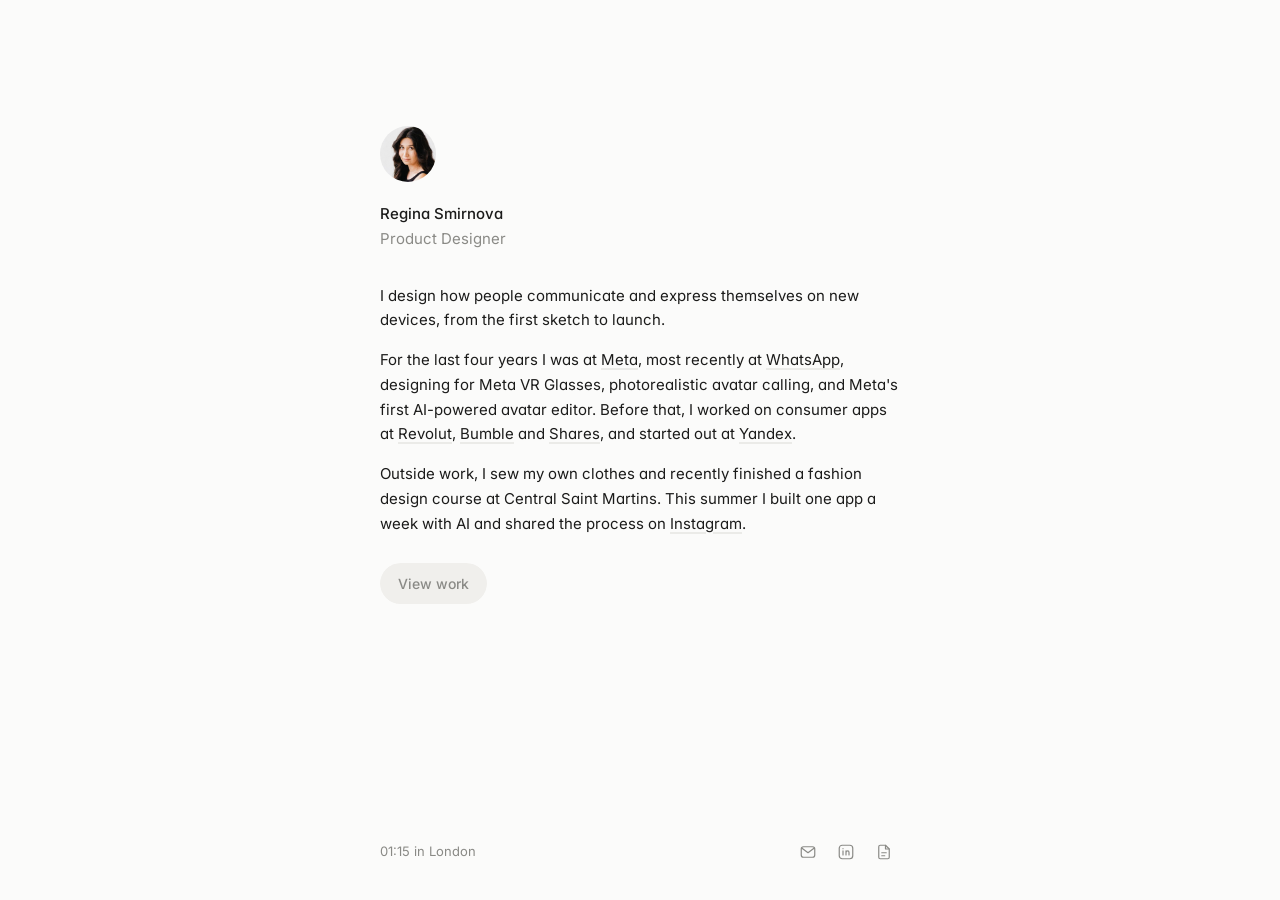
==== index.html @ 812020a7 "Add files via upload" ====
<!doctype html>
<html lang="en">
<head>
  <meta charset="utf-8">
  <meta name="viewport" content="width=device-width, initial-scale=1">
  <title>Regina Smirnova</title>
  <meta name="description" content="Regina Smirnova, Principal Product Designer in London. Designing how people communicate on new devices.">
  <link rel="preconnect" href="https://fonts.googleapis.com">
  <link rel="preconnect" href="https://fonts.gstatic.com" crossorigin>
  <link href="https://fonts.googleapis.com/css2?family=Inter:wght@400;500&display=swap" rel="stylesheet">
  <link rel="stylesheet" href="style.css">
</head>
<body>
  <div class="home">
    <main>
      <img class="avatar" src="photo.jpg" alt="Regina Smirnova">
      <p class="name">Regina Smirnova</p>
      <p class="role">Product Designer</p>

      <p>I design how people communicate and express themselves on new devices, from the first sketch to launch.</p>
      <p>For the last four years I was at <a href="https://www.meta.com">Meta</a>, most recently at <a href="https://www.whatsapp.com">WhatsApp</a>, designing for Meta VR Glasses, photorealistic avatar calling, and Meta's first AI-powered avatar editor. Before that, I worked on consumer apps at <a href="https://www.revolut.com">Revolut</a>, <a href="https://bumble.com">Bumble</a> and <a href="https://shares.io">Shares</a>, and started out at <a href="https://yandex.com">Yandex</a>.</p>
      <p>Outside work, I sew my own clothes and recently finished a fashion design course at Central Saint Martins. This summer I built one app a week with AI and shared the process on <a href="https://www.instagram.com/reginavibing/">Instagram</a>.</p>

      <a class="cta" href="work/">View work</a>
    </main>

    <footer class="footer">
      <span id="local" aria-live="off">London</span>
      <nav class="icons" aria-label="Contact">
        <a href="mailto:regina.smirnova@gmail.com" aria-label="Email" title="Email">
          <svg viewBox="0 0 24 24" fill="none" stroke="currentColor" stroke-width="1.6" stroke-linecap="round" stroke-linejoin="round" aria-hidden="true"><rect x="3" y="5" width="18" height="14" rx="3"/><path d="m4 7 8 6 8-6"/></svg>
        </a>
        <a href="https://www.linkedin.com/in/rsmirnova/" aria-label="LinkedIn" title="LinkedIn">
          <svg viewBox="0 0 24 24" fill="none" stroke="currentColor" stroke-width="1.6" stroke-linecap="round" stroke-linejoin="round" aria-hidden="true"><rect x="3" y="3" width="18" height="18" rx="4"/><path d="M8 10.5V16M8 7.5v.01M12 16v-5.5M12 13c0-1.6 1-2.6 2.3-2.6S16 11.3 16 12.8V16"/></svg>
        </a>
        <a href="cv.pdf" aria-label="CV" title="CV"><svg viewBox="0 0 24 24" fill="none" stroke="currentColor" stroke-width="1.6" stroke-linecap="round" stroke-linejoin="round" aria-hidden="true"><path d="M14 3H7a2 2 0 0 0-2 2v14a2 2 0 0 0 2 2h10a2 2 0 0 0 2-2V8z"/><path d="M14 3v5h5M9 13h6M9 17h4"/></svg></a>
      </nav>
    </footer>
  </div>
  <script>
  (function () {
    var el = document.getElementById("local");
    var weather = "";
    function time() {
      return new Intl.DateTimeFormat("en-GB", { hour: "2-digit", minute: "2-digit", timeZone: "Europe/London" }).format(new Date());
    }
    function render() { el.textContent = time() + " in London" + (weather ? ", " + weather : ""); }
    function word(c) {
      if (c === 0) return "clear";
      if (c <= 2) return "partly cloudy";
      if (c === 3) return "cloudy";
      if (c === 45 || c === 48) return "foggy";
      if (c >= 51 && c <= 57) return "drizzly";
      if ((c >= 61 && c <= 67) || (c >= 80 && c <= 82)) return "rainy";
      if ((c >= 71 && c <= 77) || c === 85 || c === 86) return "snowy";
      if (c >= 95) return "stormy";
      return "";
    }
    render();
    setInterval(render, 15000);
    fetch("https://api.open-meteo.com/v1/forecast?latitude=51.5072&longitude=-0.1276&current=weather_code,is_day")
      .then(function (r) { return r.json(); })
      .then(function (d) {
        var c = d.current.weather_code;
        weather = (c === 0 && d.current.is_day) ? "sunny" : word(c);
        render();
      })
      .catch(function () {});
  })();
  </script>
</body>
</html>
---- style.css ----
:root {
  --bg: #fbfbfa;
  --text: #1b1b1a;
  --muted: #8a8a86;
  --line: #ebebe8;
  --card: #f0efec;
  --btn-bg: #1b1b1a;
  --btn-text: #fbfbfa;
  --focus: #3b82f6;
}
@media (prefers-color-scheme: dark) {
  :root {
    --bg: #111110;
    --text: #ededea;
    --muted: #8a8a86;
    --line: #242422;
    --card: #1c1c1a;
    --btn-bg: #ededea;
    --btn-text: #111110;
  }
}

* { box-sizing: border-box; }
html { -webkit-text-size-adjust: 100%; }
body {
  margin: 0;
  background: var(--bg);
  color: var(--text);
  font-family: "Inter", -apple-system, BlinkMacSystemFont, "Segoe UI", sans-serif;
  font-size: 15px;
  line-height: 1.65;
  font-feature-settings: "cv11", "ss01";
  -webkit-font-smoothing: antialiased;
  -moz-osx-font-smoothing: grayscale;
}
a { color: inherit; }
p { margin: 0 0 1em; }
:focus-visible { outline: 2px solid var(--focus); outline-offset: 3px; border-radius: 6px; }

.muted { color: var(--muted); }

/* ---------- Home ---------- */
.home main p a {
  text-decoration: underline;
  text-decoration-color: var(--line);
  text-decoration-thickness: 1.5px;
  text-underline-offset: 3px;
  transition: text-decoration-color .15s ease;
}
.home main p a:hover { text-decoration-color: currentColor; }
.home {
  min-height: 100vh;
  min-height: 100svh;
  display: flex;
  flex-direction: column;
  max-width: 560px;
  margin: 0 auto;
  padding: 14vh 20px 32px;
}
.home main { flex: 1; }
.avatar {
  width: 56px;
  height: 56px;
  border-radius: 50%;
  object-fit: cover;
  display: block;
  background: var(--card);
  margin-bottom: 20px;
}
.avatar-placeholder {
  display: grid;
  place-items: center;
  color: var(--muted);
  font-weight: 500;
}
.name { font-weight: 500; margin: 0; }
.role { color: var(--muted); margin: 0 0 32px; }

.btn {
  display: inline-flex;
  align-items: center;
  gap: 8px;
  margin-top: 12px;
  padding: 10px 18px;
  border-radius: 999px;
  background: var(--btn-bg);
  color: var(--btn-text);
  text-decoration: none;
  font-size: 14px;
  font-weight: 500;
  transition: transform .15s ease, opacity .15s ease;
}
.btn:hover { opacity: .88; }
.btn:active { transform: scale(.97); }
.btn svg { width: 14px; height: 14px; }

.footer {
  display: flex;
  justify-content: space-between;
  align-items: center;
  gap: 16px;
  padding-top: 48px;
  font-size: 13px;
  color: var(--muted);
}
.icons { display: flex; gap: 6px; }
.icons a {
  display: grid;
  place-items: center;
  width: 32px;
  height: 32px;
  border-radius: 8px;
  color: var(--muted);
  transition: color .15s ease, background .15s ease;
}
.icons a:hover { color: var(--text); background: var(--card); }
.icons svg { width: 18px; height: 18px; }

/* Subtle shimmering CTA */
.cta {
  --shine: rgba(0, 0, 0, 0.82);
  display: inline-block;
  margin-top: 12px;
  padding: 9px 18px;
  border-radius: 999px;
  background: var(--card);
  color: var(--muted);
  text-decoration: none;
  font-size: 14px;
  font-weight: 500;
  transition: background .2s ease, transform .15s ease;
}
.cta:hover { background: var(--line); }
.cta:active { transform: scale(.97); }
@supports (-webkit-background-clip: text) or (background-clip: text) {
  .cta {
    background-image:
      linear-gradient(100deg, var(--muted) 42%, var(--shine) 50%, var(--muted) 58%),
      linear-gradient(var(--card), var(--card));
    background-size: 250% 100%, 100% 100%;
    background-repeat: no-repeat;
    -webkit-background-clip: text, padding-box;
    background-clip: text, padding-box;
    color: transparent;
    animation: shimmer 2.8s ease-in-out infinite;
  }
  .cta:hover {
    background-image:
      linear-gradient(100deg, var(--muted) 42%, var(--shine) 50%, var(--muted) 58%),
      linear-gradient(var(--line), var(--line));
  }
}
@keyframes shimmer {
  0% { background-position: 100% 0, 0 0; }
  55%, 100% { background-position: 0% 0, 0 0; }
}
@media (prefers-color-scheme: dark) {
  .cta { --shine: rgba(255, 255, 255, 0.92); }
}
@media (prefers-reduced-motion: reduce) {
  .cta { animation: none; }
}

/* ---------- Work grid ---------- */
.wrap { max-width: 1040px; margin: 0 auto; padding: 32px 20px 64px; }
.topbar {
  display: flex;
  align-items: center;
  justify-content: space-between;
  margin-bottom: 72px;
}
.me {
  display: flex;
  align-items: center;
  gap: 10px;
  text-decoration: none;
  font-weight: 500;
}
.me img, .me .avatar { width: 28px; height: 28px; margin: 0; font-size: 12px; }
.topbar .back { color: var(--muted); text-decoration: none; font-size: 14px; }
.topbar .back:hover { color: var(--text); }

.page-title { font-size: 15px; font-weight: 500; margin: 0 0 24px; }

.grid {
  display: grid;
  grid-template-columns: repeat(2, minmax(0, 1fr));
  gap: 40px 24px;
}
.card { text-decoration: none; display: block; }
.card .cover {
  aspect-ratio: 1 / 1;
  border-radius: 28px;
  overflow: hidden;
  background: var(--card);
  transition: transform .3s ease;
}
.card:hover .cover { transform: scale(.985); }
.card .cover img { width: 100%; height: 100%; object-fit: cover; display: block; }
.card h2 { font-size: 15px; font-weight: 500; margin: 14px 4px 0; }
.card p { color: var(--muted); margin: 0 4px; font-size: 14px; }

.earlier {
  margin-top: 72px;
  padding-top: 24px;
  border-top: 1px solid var(--line);
  color: var(--muted);
  font-size: 14px;
}

/* ---------- Project page ---------- */
.project-text { max-width: 560px; margin: 0 auto 56px; }
.project-text h1 { font-size: 22px; font-weight: 500; line-height: 1.3; margin: 0 0 4px; letter-spacing: -0.01em; }
.project-text .meta { color: var(--muted); margin: 0 0 28px; }
.ext { color: var(--muted); text-decoration: none; border-bottom: 1px solid var(--line); }
.ext:hover { color: var(--text); border-color: var(--text); }

.visuals { display: grid; gap: 20px; max-width: 960px; margin: 0 auto; }
.visuals img { width: 100%; display: block; border-radius: 20px; background: var(--card); }
.visuals .row { display: grid; grid-template-columns: 1fr 1fr; gap: 20px; }

.ph {
  display: grid;
  place-items: center;
  width: 100%;
  aspect-ratio: 16 / 10;
  border-radius: 20px;
  background: var(--card);
  color: var(--muted);
  font-size: 13px;
  border: 1px dashed var(--line);
}
.cover .ph { aspect-ratio: 1 / 1; border-radius: 0; border: 0; height: 100%; }

.next {
  max-width: 960px;
  margin: 72px auto 0;
  padding-top: 24px;
  border-top: 1px solid var(--line);
  display: flex;
  justify-content: space-between;
  font-size: 14px;
}
.next a { text-decoration: none; color: var(--muted); }
.next a:hover { color: var(--text); }

@media (max-width: 720px) {
  .grid { grid-template-columns: 1fr; gap: 32px; }
  .card .cover { border-radius: 22px; }
  .topbar { margin-bottom: 48px; }
  .visuals .row { grid-template-columns: 1fr; }
  .visuals img, .ph { border-radius: 14px; }
}
@media (prefers-reduced-motion: reduce) {
  * { transition: none !important; }
}
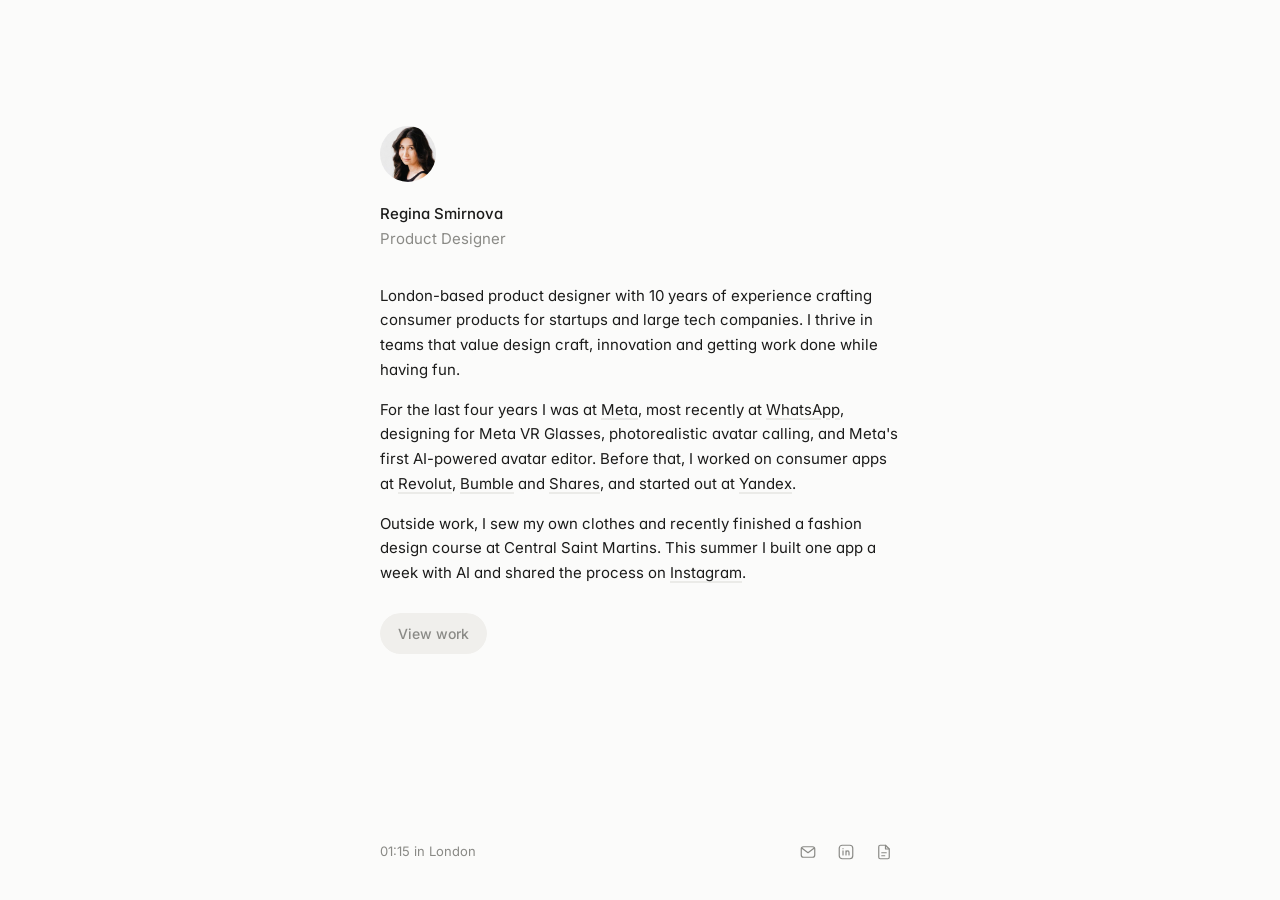
==== commit 8da6641c: "Add files via upload" ====
--- a/index.html
+++ b/index.html
@@ -8,6 +8,8 @@
   <link rel="preconnect" href="https://fonts.googleapis.com">
   <link rel="preconnect" href="https://fonts.gstatic.com" crossorigin>
   <link href="https://fonts.googleapis.com/css2?family=Inter:wght@400;500&display=swap" rel="stylesheet">
+  <link rel="icon" type="image/png" href="favicon.png">
+  <link rel="apple-touch-icon" href="apple-touch-icon.png">
   <link rel="stylesheet" href="style.css">
 </head>
 <body>
@@ -17,9 +19,9 @@
       <p class="name">Regina Smirnova</p>
       <p class="role">Product Designer</p>
 
-      <p>I design how people communicate and express themselves on new devices, from the first sketch to launch.</p>
-      <p>For the last four years I was at <a href="https://www.meta.com">Meta</a>, most recently at <a href="https://www.whatsapp.com">WhatsApp</a>, designing for Meta VR Glasses, photorealistic avatar calling, and Meta's first AI-powered avatar editor. Before that, I worked on consumer apps at <a href="https://www.revolut.com">Revolut</a>, <a href="https://bumble.com">Bumble</a> and <a href="https://shares.io">Shares</a>, and started out at <a href="https://yandex.com">Yandex</a>.</p>
-      <p>Outside work, I sew my own clothes and recently finished a fashion design course at Central Saint Martins. This summer I built one app a week with AI and shared the process on <a href="https://www.instagram.com/reginavibing/">Instagram</a>.</p>
+      <p>London-based product designer with 10 years of experience crafting consumer products for startups and large tech companies. I thrive in teams that value design craft, innovation and getting work done while having fun.</p>
+      <p>For the last four years I was at <a href="https://www.meta.com" target="_blank" rel="noopener">Meta</a>, most recently at <a href="https://www.whatsapp.com" target="_blank" rel="noopener">WhatsApp</a>, designing for Meta VR Glasses, photorealistic avatar calling, and Meta's first AI-powered avatar editor. Before that, I worked on consumer apps at <a href="https://www.revolut.com" target="_blank" rel="noopener">Revolut</a>, <a href="https://bumble.com" target="_blank" rel="noopener">Bumble</a> and <a href="https://shares.io" target="_blank" rel="noopener">Shares</a>, and started out at <a href="https://yandex.com" target="_blank" rel="noopener">Yandex</a>.</p>
+      <p>Outside work, I sew my own clothes and recently finished a fashion design course at Central Saint Martins. This summer I built one app a week with AI and shared the process on <a href="https://www.instagram.com/reginavibing/" target="_blank" rel="noopener">Instagram</a>.</p>
 
       <a class="cta" href="work/">View work</a>
     </main>
@@ -30,10 +32,10 @@
         <a href="mailto:regina.smirnova@gmail.com" aria-label="Email" title="Email">
           <svg viewBox="0 0 24 24" fill="none" stroke="currentColor" stroke-width="1.6" stroke-linecap="round" stroke-linejoin="round" aria-hidden="true"><rect x="3" y="5" width="18" height="14" rx="3"/><path d="m4 7 8 6 8-6"/></svg>
         </a>
-        <a href="https://www.linkedin.com/in/rsmirnova/" aria-label="LinkedIn" title="LinkedIn">
+        <a href="https://www.linkedin.com/in/rsmirnova/" target="_blank" rel="noopener" aria-label="LinkedIn" title="LinkedIn">
           <svg viewBox="0 0 24 24" fill="none" stroke="currentColor" stroke-width="1.6" stroke-linecap="round" stroke-linejoin="round" aria-hidden="true"><rect x="3" y="3" width="18" height="18" rx="4"/><path d="M8 10.5V16M8 7.5v.01M12 16v-5.5M12 13c0-1.6 1-2.6 2.3-2.6S16 11.3 16 12.8V16"/></svg>
         </a>
-        <a href="cv.pdf" aria-label="CV" title="CV"><svg viewBox="0 0 24 24" fill="none" stroke="currentColor" stroke-width="1.6" stroke-linecap="round" stroke-linejoin="round" aria-hidden="true"><path d="M14 3H7a2 2 0 0 0-2 2v14a2 2 0 0 0 2 2h10a2 2 0 0 0 2-2V8z"/><path d="M14 3v5h5M9 13h6M9 17h4"/></svg></a>
+        <a href="cv.pdf" target="_blank" rel="noopener" aria-label="CV" title="CV"><svg viewBox="0 0 24 24" fill="none" stroke="currentColor" stroke-width="1.6" stroke-linecap="round" stroke-linejoin="round" aria-hidden="true"><path d="M14 3H7a2 2 0 0 0-2 2v14a2 2 0 0 0 2 2h10a2 2 0 0 0 2-2V8z"/><path d="M14 3v5h5M9 13h6M9 17h4"/></svg></a>
       </nav>
     </footer>
   </div>
--- a/style.css
+++ b/style.css
@@ -145,9 +145,12 @@
     animation: shimmer 2.8s ease-in-out infinite;
   }
   .cta:hover {
-    background-image:
-      linear-gradient(100deg, var(--muted) 42%, var(--shine) 50%, var(--muted) 58%),
-      linear-gradient(var(--line), var(--line));
+    animation: none;
+    background-image: none;
+    background-color: var(--line);
+    -webkit-background-clip: border-box;
+    background-clip: border-box;
+    color: var(--text);
   }
 }
 @keyframes shimmer {
@@ -189,14 +192,15 @@
 }
 .card { text-decoration: none; display: block; }
 .card .cover {
-  aspect-ratio: 1 / 1;
+  aspect-ratio: 1312 / 992;
   border-radius: 28px;
   overflow: hidden;
   background: var(--card);
   transition: transform .3s ease;
 }
 .card:hover .cover { transform: scale(.985); }
-.card .cover img { width: 100%; height: 100%; object-fit: cover; display: block; }
+.card .cover:has(img) { background: transparent; }
+.card .cover img, .card .cover video { width: 100%; height: 100%; object-fit: cover; display: block; }
 .card h2 { font-size: 15px; font-weight: 500; margin: 14px 4px 0; }
 .card p { color: var(--muted); margin: 0 4px; font-size: 14px; }
 
@@ -215,9 +219,53 @@
 .ext { color: var(--muted); text-decoration: none; border-bottom: 1px solid var(--line); }
 .ext:hover { color: var(--text); border-color: var(--text); }
 
-.visuals { display: grid; gap: 20px; max-width: 960px; margin: 0 auto; }
-.visuals img { width: 100%; display: block; border-radius: 20px; background: var(--card); }
-.visuals .row { display: grid; grid-template-columns: 1fr 1fr; gap: 20px; }
+/* Each asset centred in its own box */
+.visuals {
+  display: grid;
+  grid-template-columns: 1fr 1fr;
+  gap: 16px;
+  max-width: 1120px;
+  margin: 0 auto;
+}
+.box {
+  --box: var(--card);
+  grid-column: span 2;
+  margin: 0;
+  position: relative;
+  aspect-ratio: 16 / 10;
+  border-radius: 24px;
+  background: var(--box);
+  overflow: hidden;
+  display: grid;
+  place-items: center;
+}
+.box-half { grid-column: span 1; aspect-ratio: 4 / 5; }
+.box .asset {
+  width: 100%;
+  height: 100%;
+  padding: 7% 8%;
+  display: grid;
+  place-items: center;
+  min-height: 0;
+}
+.box img, .box video {
+  max-width: 100%;
+  max-height: 100%;
+  width: auto;
+  height: auto;
+  display: block;
+  object-fit: contain;
+  min-height: 0;
+}
+.box figcaption {
+  position: absolute;
+  left: 0; right: 0; bottom: 18px;
+  text-align: center;
+  font-size: 13px;
+  color: var(--muted);
+}
+.box-dark figcaption { color: rgba(255, 255, 255, .55); }
+.box-empty { color: var(--muted); font-size: 13px; border: 1px dashed var(--line); }
 
 .ph {
   display: grid;
@@ -248,9 +296,40 @@
   .grid { grid-template-columns: 1fr; gap: 32px; }
   .card .cover { border-radius: 22px; }
   .topbar { margin-bottom: 48px; }
-  .visuals .row { grid-template-columns: 1fr; }
-  .visuals img, .ph { border-radius: 14px; }
+  .visuals { grid-template-columns: 1fr; gap: 12px; }
+  .box, .box-half { grid-column: span 1; aspect-ratio: 4 / 3.4; border-radius: 16px; }
+  .box .asset { padding: 6%; }
+  .ph { border-radius: 14px; }
 }
 @media (prefers-reduced-motion: reduce) {
   * { transition: none !important; }
 }
+
+/* Asset without a container, rounded like the boxes */
+.plain { grid-column: span 2; margin: 0; }
+.plain img, .plain video { display: block; width: 100%; height: auto; border-radius: 24px; }
+
+/* Assets side by side in one black frame */
+.pair {
+  grid-column: span 2;
+  margin: 0;
+  display: flex;
+  gap: 16px;
+  padding: 3%;
+  background: #000;
+  border-radius: 24px;
+}
+.pair .cell { min-width: 0; }
+.pair img, .pair video { display: block; width: 100%; height: auto; border-radius: 14px; }
+
+@media (max-width: 720px) {
+  .plain { grid-column: span 1; }
+  .plain img, .plain video { border-radius: 16px; }
+  .pair { grid-column: span 1; gap: 8px; border-radius: 16px; }
+  .pair img, .pair video { border-radius: 8px; }
+}
+
+/* Boxed asset that keeps its own shape */
+.box-fit { aspect-ratio: auto; }
+.box-fit .asset { padding: 3%; }
+.box-fit img, .box-fit video { width: 100%; }
